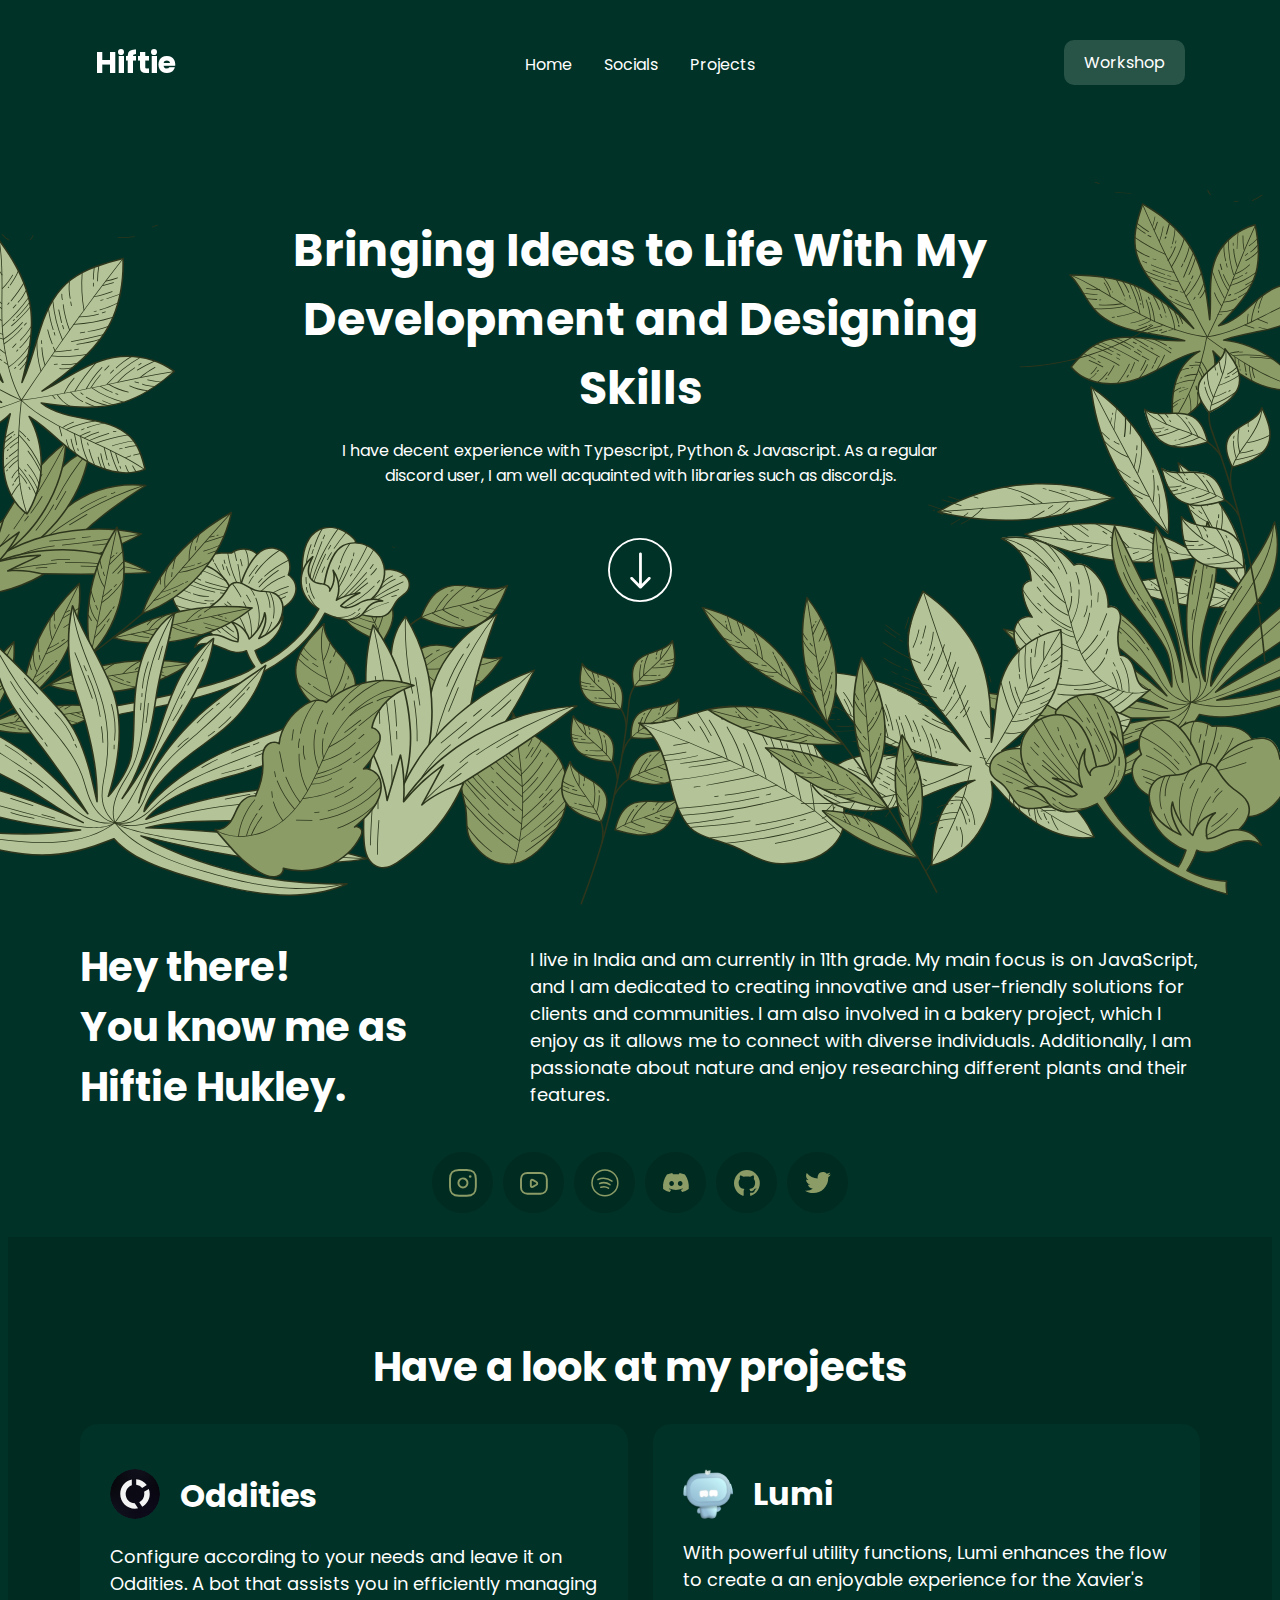
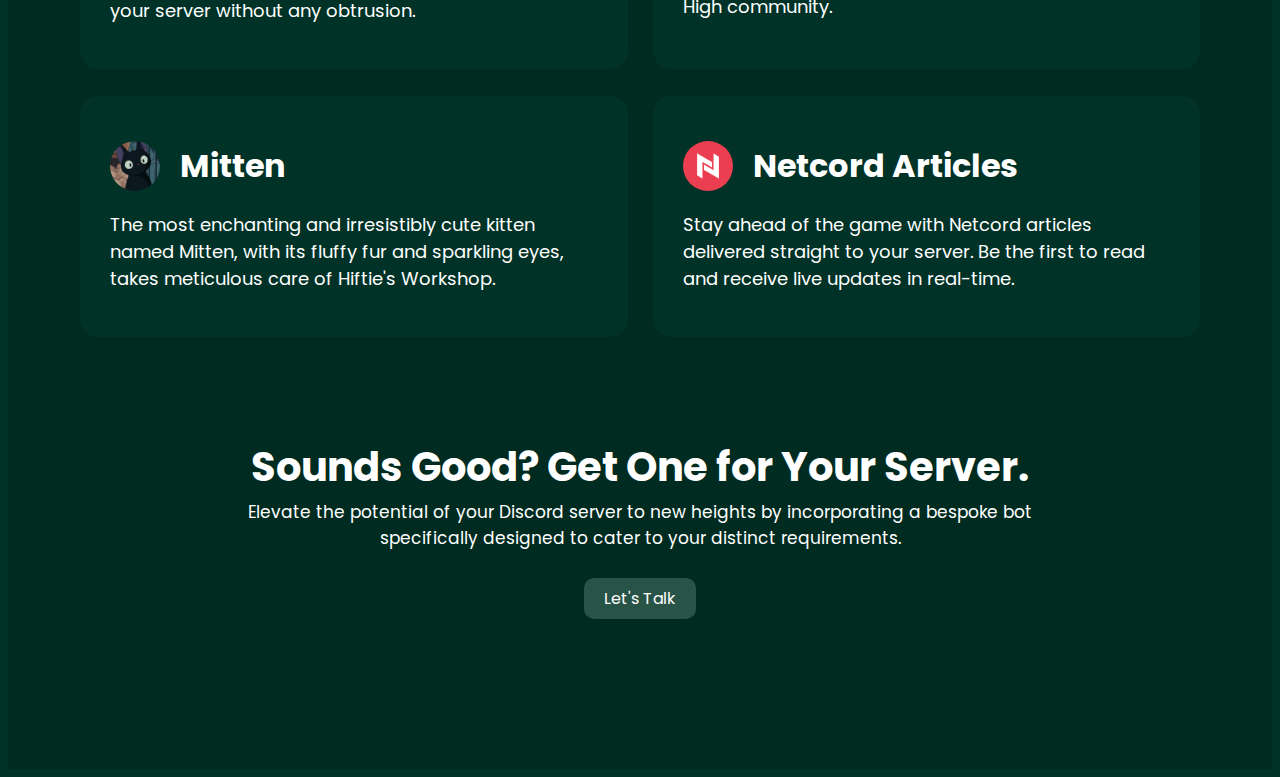
==== index.html @ 4c2627bb "Add files via upload" ====
<!DOCTYPE html>
<html lang="en">

<head>
  <meta charset="UTF-8" />
  <meta http-equiv="X-UA-Compatible" content="IE=edge" />
  <meta name="viewport" content="width=device-width, initial-scale=1.0" />
  <link rel="stylesheet" href="./CSS/main.css" />
  <script src="./Javascript/main.js"></script>

  <title>Hiftie</title>
  <link rel="icon" type="image/x-icon" href="./Images/profilepicture.svg">
</head>

<body>
  <div class="scroll-blur"></div>

  <ul class="navbar">
    <hi href="https://hiftie.us" class="navbar-title">Hiftie</hi>

    <li><a href="#hero-section"
        onclick="event.preventDefault(); document.getElementById('hero-section').scrollIntoView();">Home</a></li>
    <li><a href="#socials" onclick="smoothScroll(event, 'socials')">Socials</a></li>
    <li><a href="#projects" onclick="smoothScroll(event, 'projects')">Projects</a></li>


    <a href="https://discord.gg/hiftie" class="workshop-button">Workshop</a>
  </ul>

  <div class="hero-section">
    <h1 class="hero-title">
      Bringing Ideas to Life With My Development and Designing Skills
    </h1>
    <p class="hero-subtitle">
      I have decent experience with Typescript, Python & Javascript. As a
      regular discord user, I am well acquainted with libraries such as
      discord.js.
    </p>

    <a href="#socials" onclick="smoothScroll(event, 'socials')">
      <img class="hero-scroll" src="./Images/Scroll.svg" alt="Scroll Down">
    </a>

  </div>
  <img class="hero-image" src="./Images/leaves.svg" draggable="false" />

  <div class="bottom-hero" id="socials">
    <h1 class="bottom-hero-title" draggable="false">
      Hey there!<br />You know me as Hiftie Hukley.
    </h1>
    <p class="bottom-hero-subtitle" draggable="false">
      I live in India and am currently in 11th grade. My main focus is on
      JavaScript, and I am dedicated to creating innovative and user-friendly
      solutions for clients and communities. I am also involved in a bakery
      project, which I enjoy as it allows me to connect with diverse
      individuals. Additionally, I am passionate about nature and enjoy
      researching different plants and their features.
    </p>
  </div>

  <ui class="socials" id="socialsa">
    <li><a href="https://www.instagram.com/hiftiehukley" target="_blank"><img src="./Images/Instagram.svg"
          draggable="false" /></a></li>
    <li><a href="https://www.youtube.com/@hiftiehukley" target="_blank"><img src="./Images/Youtube.svg"
          draggable="false" /></a></li>
    <li><a href="https://www.spotify.com/your_account" target="_blank"><img src="./Images/spotify.svg"
          draggable="false" /></a></li>
    <li><a href="https://www.discord.gg/hiftie" target="_blank"><img src="./Images/discord.svg" draggable="false" /></a>
    </li>
    <li><a href="https://www.github.com/hiftiehukley" target="_blank"><img src="./Images/github.svg"
          draggable="false" /></a></li>
    <li><a href="https://www.twitter.com/hiftiehukley" target="_blank"><img src="./Images/twitter.svg"
          draggable="false" /></a></li>
  </ui>

  <div class="projects" id="projects">
    <div class="container">
      <h1 class="projects-title">Have a look at my projects</h1>
      <div class="projects-content">
        <div class="depbot">
          <div class="project-header">
            <div><img class="depbot-avatar" src="./Images/oddities.svg" /></div>
            <h1 class="depbot-heading">Oddities</h1>
          </div>
          <p class="depbot-about">
            Configure according to your needs and leave it on Oddities. A bot that assists you in efficiently managing your server without any obtrusion.
          </p>
        </div>

        <div class="lumi">
          <div class="project-header">
            <img class="lumi-avatar" src="./Images/Lumi.svg" />
            <h1 class="lumi-heading">Lumi</h1>
          </div>
          <p class="lumi-about">
            With powerful utility functions, Lumi enhances the flow to create
            a an enjoyable experience for the Xavier's High community.
          </p>
        </div>

        <div class="mitten">
          <div class="project-header">
            <img class="mitten-avatar" src="./Images/mitten.svg" />
            <h1 class="mitten-heading">Mitten</h1>
          </div>
          <p class="mitten-about">
            The most enchanting and irresistibly cute kitten named Mitten, with its fluffy fur and sparkling eyes, takes
            meticulous care of Hiftie's Workshop.
          </p>
        </div>

        <div class="netcord-articles">
          <div class="project-header">
            <img class="netcord-articles-avatar" src="./Images/netcord-articles.svg" />
            <h1 class="netcord-articles-heading">Netcord Articles</h1>
          </div>
          <p class="netcord-articles-about">
            Stay ahead of the game with Netcord articles delivered straight to your server. Be the first to read and
            receive live updates in real-time.
          </p>
        </div>
      </div>

      <div class="bottom-section">
        <h1 class="bottom-heading">Sounds Good? Get One for Your Server.</h1>
        <p class="bottom-paragraph">
          
Elevate the potential of your Discord server to new heights by incorporating a bespoke bot<br>specifically designed to cater to your distinct requirements.
        </p>
        <a href="https://discord.com/users/886511660611805205" class="contact-button">Let's Talk</a>
      </div>
    </div>
  </div>
</body>

</html>
---- CSS/main.css ----
@import url("https://fonts.googleapis.com/css2?family=Poppins&display=swap");
* {
  box-sizing: border-box;
}
body {
  background-color: #003227;
  overflow-x: hidden;
}

html {
  scroll-behavior: smooth;
}

.scroll-blur {
  overflow: hidden;
  /* Hide the content outside the container */
}

.scroll-blur:before {
  content: "";
  position: fixed;
  top: 0;
  left: 0;
  width: 100%;
  height: 100vh;
  pointer-events: none;
  /* Allow scroll through */
  background-image: inherit;
  background-position: center;
  background-repeat: no-repeat;
  background-size: cover;
  filter: blur(0);
  /* Initial blur value */
  transition: filter 0.5s;
  /* Transition duration */
}

::selection {
  background-color: #285347;
  color: #fff;
}

/* Scroll Bar */

::-webkit-scrollbar-track {
  background-color: #002b20;
  border-radius: 5px;
}

::-webkit-scrollbar-thumb {
  background-color: #285347;
  border-radius: 5px;
}

::-webkit-scrollbar {
  width: 6px;
  height: 6px;
}

::-webkit-scrollbar-corner {
  background-color: transparent;
}

::-webkit-scrollbar-button {
  display: none;
}

/* Navbar */

.navbar-title {
  color: white;
  text-align: left;
  text-decoration: none;
  font-family: "Poppins", sans-serif;
  position: absolute;
  padding: 10px 20px;
  font-weight: bold;
  font-size: 30px;
  top: 30px;
  left: 75px;
}

ul.navbar {
  display: flex;
  justify-content: center;
  list-style-type: none;
  margin: 0;
  padding: 0;
  overflow: hidden;
  background-color: #003227;
  margin-top: 30px;
}

ul.navbar li a {
  display: block;
  color: white;
  text-align: center;
  padding: 14px 16px;
  text-decoration: none;
  font-family: "Poppins", sans-serif;
  transition: opacity 0.3s ease;
}

ul.navbar li a:hover {
  opacity: 80%;
}

.workshop-button {
  background-color: #285347;
  color: white;
  padding: 10px 20px;
  margin: 10px 20px;
  border-radius: 10px;
  position: absolute;
  top: 30px;
  right: 75px;
  text-decoration: none;
  transition: background-color 0.3s;
  font-family: "Poppins", sans-serif;
  transition: opacity 0.3s ease;
}

.workshop-button:hover {
  opacity: 80%;
}

/* Hero Section */
.hero-title {
  color: white;
  text-align: center;
  text-decoration: none;
  font-family: "Poppins", sans-serif;
  font-weight: bold;
  font-size: 46px;
  margin: 0 auto;
  margin-top: 125px;
  max-width: 50rem;
}

.hero-subtitle {
  color: white;
  text-align: center;
  text-decoration: none;
  font-family: "Poppins", sans-serif;
  margin: 0 auto;
  margin-top: 15px;
  max-width: 40rem;
}

.hero-scroll {
  display: block;
  margin-left: auto;
  margin-right: auto;
  margin-top: 50px;
  transition: transform 0.5s ease;
}

.hero-scroll:hover {
  transform: rotate(360deg);
}


.hero-image {
  display: flex;
  justify-content: center;
  align-items: center;
  width: 100%;
  max-width: 91.72rem;
  max-height: 45.01rem;
  height: 100%;
  margin: 0 auto;
  margin-top: -22.5rem;
  user-select: none;
  position: relative;
  z-index: -10;
  transform: scale(1.2);
}

/* Bottom Hero Section */
.bottom-hero {
  display: flex;
  gap: 50px;
  justify-content: center;
  align-items: center;
  width: 70rem;
  margin: 0 auto;
  margin-top: 65px;
}

.bottom-hero-title {
  /* color: white;
  font-family: 'Poppins', sans-serif;
  font-weight: bold;
  font-size: 40px;
  margin-top: 85px;
  display: flex;
  justify-content: center;
  align-items: center;
  margin-left: -800px; */
  color: white;
  font-family: "Poppins", sans-serif;
  font-weight: bold;
  font-size: 40px;
  flex: 0 0 400px;
}

.bottom-hero-subtitle {
  /* color: white;
  font-family: 'Poppins', sans-serif;
  font-weight: regular;
  font-size: 20px;
  margin-top: -190px;
  display: flex;
  justify-content: center;
  align-items: center;
  margin-left: 500px; */
  color: white;
  font-family: "Poppins", sans-serif;
  font-size: 18px;
  flex: 1 0 0;
}

/* Socials */

.socials {
  display: flex;
  justify-content: center;
  align-items: center;
  list-style: none;
}

.socials li {
  margin: 0 5px;
  margin-top: 8px;
  transition: opacity 0.3s ease;
}

.socials li:hover {
  opacity: 80%;
}

/* Projects */

.container {
  background-color: #002b20;
  width: 100%;
  text-align: center;
}

.projects {
  display: flex;
  justify-content: center;
  margin-top: 20px;
}

.container {
  text-align: center;
}

.projects-title {
  color: white;
  font-family: "Poppins", sans-serif;
  font-size: 40px;
  margin-top: 100px;
}

.projects-content {
  display: grid;
  grid-template-columns: repeat(2, 1fr);
  gap: 25px;
  justify-items: center;
  width: 70rem;
  margin: 0 auto;
}

.depbot,
.lumi {
  min-width: 260px;
  padding: 45px 30px;
  width: 100%;
  background-color: #003227;
  border-radius: 18px;
}
.project-header {
  display: flex;
  align-items: center;
  gap: 20px;
}
.depbot-avatar {
  width: 50px;
}

.depbot-heading {
  text-align: left;
  margin: 0;
  color: white;
  font-family: "Poppins", sans-serif;
}

.depbot-about {
  margin: 0;
  margin-top: 20px;
  color: white;
  font-family: "Poppins", sans-serif;
  font-size: 18px;
  text-align: left;
}

.lumi-avatar {
  width: 50px;
}

.lumi-heading {
  text-align: left;
  margin: 0;
  color: white;
  font-family: "Poppins", sans-serif;
}

.lumi-about {
  margin: 0;
  margin-top: 20px;
  color: white;
  font-family: "Poppins", sans-serif;
  font-size: 18px;
  text-align: left;
}

.mitten,
.netcord-articles {
  min-width: 260px;
  padding: 45px 30px;
  width: 100%;
  background-color: #003227;
  border-radius: 18px;
  margin-top: 2px;
}

.netcord-articles-avatar {
  width: 50px;
}

.netcord-articles-heading {
  text-align: left;
  margin: 0;
  color: white;
  font-family: "Poppins", sans-serif;
}

.netcord-articles-about {
  margin: 0;
  margin-top: 20px;
  color: white;
  font-family: "Poppins", sans-serif;
  font-size: 18px;
  text-align: left;
}

.mitten-avatar {
  width: 50px;
}

.mitten-heading {
  text-align: left;
  margin: 0;
  color: white;
  font-family: "Poppins", sans-serif;
}

.mitten-about {
  margin: 0;
  margin-top: 20px;
  color: white;
  font-family: "Poppins", sans-serif;
  font-size: 18px;
  text-align: left;
}

.bottom-heading {
  color: white;
  font-family: "Poppins", sans-serif;
  font-size: 40px;
  margin-top: 100px;
}

.bottom-paragraph {
  color: white;
  font-family: "Poppins", sans-serif;
  font-size: 17px;
  margin-top: -25px;
}

.contact-button {
  background-color: #285347;
  color: white;
  padding: 8px 20px;
  border-radius: 10px;
  display: inline-block;
  margin-top: 10px;
  text-decoration: none;
  transition: background-color 0.3s;
  font-family: "Poppins", sans-serif;
  margin-bottom: 150px;
  transition: opacity 0.3s ease;
}

.contact-button:hover {
  opacity: 80%;
}

@media screen and (max-width: 1210px) {
  .bottom-hero {
    width: 60rem;
    gap: 20px;
  }
  .bottom-hero-subtitle {
    font-size: 17px;
  }
  .projects-content {
    width: 60rem;
  }
}
@media screen and (max-width: 1024px) {
  .bottom-hero {
    width: 100%;
    padding: 0 50px;
    gap: 0px;
  }
  .bottom-hero-title {
    font-size: 30px;
    flex: 0 0 300px;
  }
  .bottom-hero-subtitle {
    font-size: 15px;
  }
  .projects-content {
    width: 100%;
    padding: 0 50px;
  }
}
@media screen and (max-width: 852px) {
  .bottom-hero {
    flex-direction: column;
  }
  .hero-image {
    display: block;
    margin-top: -12rem;
  }
  .bottom-hero-title {
    width: 100%;
    flex: 0 0 auto;
  }
  .bottom-hero-subtitle {
    margin-top: 0;
  }
  .projects-content {
    padding: 0 15px;
  }
  /* .bottom-section {
    padding: 0 10px;
  } */
  .bottom-paragraph {
    padding: 0 60px;
    margin-top: -20px;
  }
}
@media screen and (max-width: 686px) {

  .navbar-title,
  .workshop-button {
    display: none;
  }
  
  .projects-content {
    grid-template-columns: 1fr;
  }
  .hero-section {
    padding: 0 10px;
  }
  .hero-title {
    margin-top: 60px;
    font-size: 35px;
  }
  .hero-image {
    margin-top: -6.5rem;
  }
  .bottom-hero,
  .projects-content,
  .bottom-section {
    padding: 0 10px;
  }
  .bottom-hero-title {
    padding: 0 15px;
    text-align: center;
  }
  .bottom-hero-subtitle {
    font-size: 12px;
    letter-spacing: 0.5px;
    text-align: center;
  }
  .socials li {
    flex: 1 1 0;
  }
  .socials li img {
    width: 100%;
  }
  .projects-title,
  .bottom-heading {
    font-size: 30px;
  }
  .projects-content {
    padding: 0 10px;
  }
  .depbot,
  .lumi,
  .mitten,
  .netcord-articles {
    padding: 30px 25px;
  }
  .project-header {
    gap: 12px;
  }
  .depbot-avatar,
  .lumi-avatar,
  .mitten-avatar,
  .netcord-articles-avatar {
    width: 40px;
  }
  .depbot-heading,
  .lumi-heading,
  .netcord-articles-heading,
  .mitten-heading {
    font-size: 26px;
  }
  .depbot-about,
  .lumi-about,
  .netcord-articles-about,
  .mitten-about {
    margin-top: 15px;
    font-size: 15px;
  }
  .bottom-paragraph {
    margin: 10px 0;
  }
}
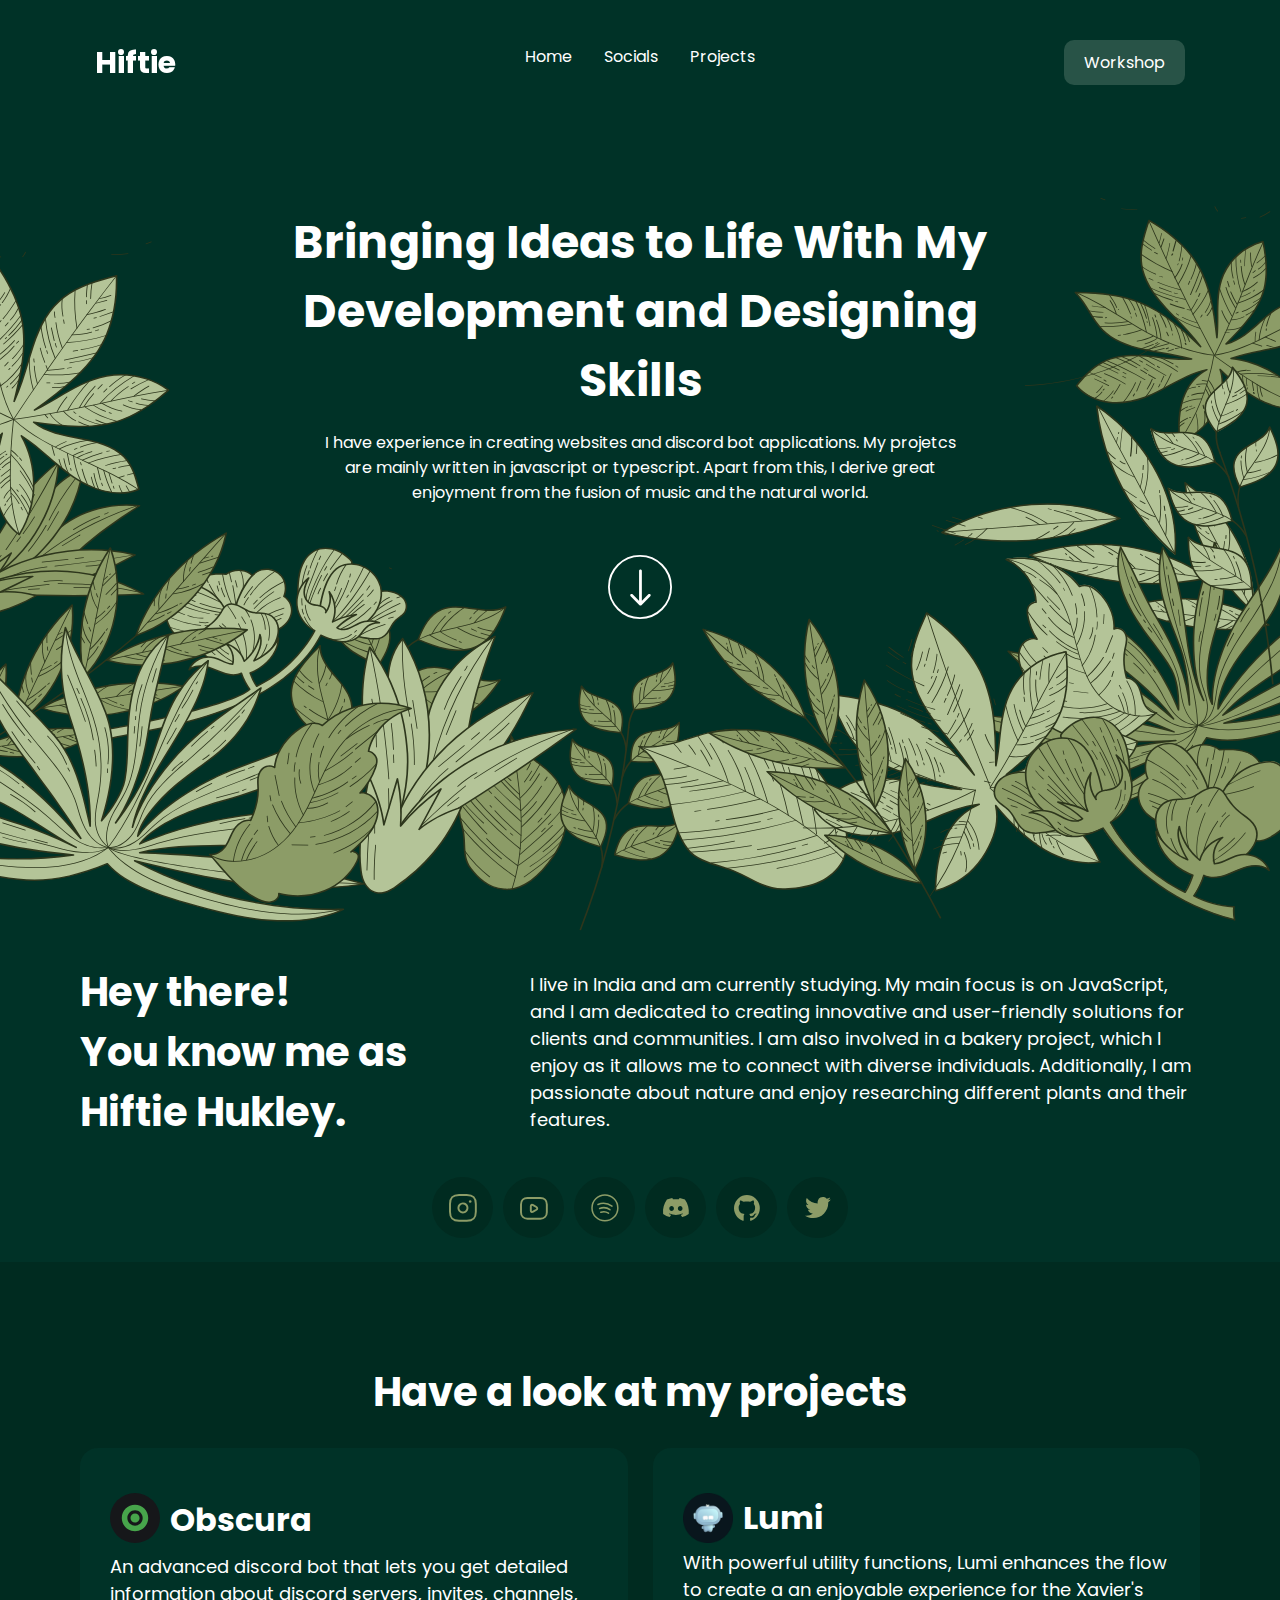
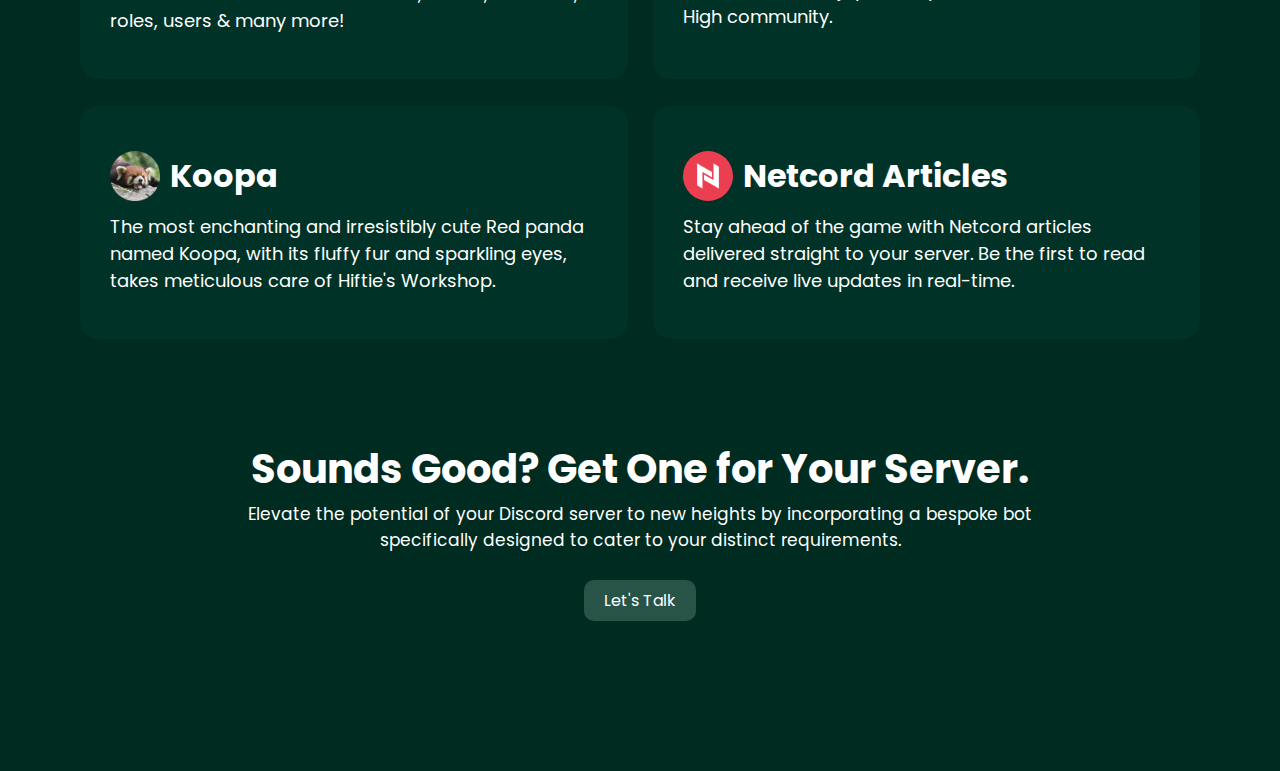
==== commit da0331bc: "Add files via upload" ====
--- a/index.html
+++ b/index.html
@@ -1,5 +1,12 @@
 <!DOCTYPE html>
 <html lang="en">
+
+<meta name="theme-color" content="#285347" />
+<meta data-react-helment="true" name="og:keywords" content="Hiftie, hiftie, hiftiehukley, HiftieHukley, Hiftie Hukley, developer, web developer, discord">
+<meta name="viewport" content="width=device-width, initial-scale=1.0">
+<meta data-react-helment="true" property="og:title" content="Heya, I'm Hiftie Hukley" />
+<meta data-react-helment="true" property="og:description" content="I live in India and am currently studying. My main focus is on JavaScript & Typescript, and I am dedicated to creating innovative and user-friendly solutions for clients and communities."
+/>
 
 <head>
   <meta charset="UTF-8" />
@@ -32,9 +39,7 @@
       Bringing Ideas to Life With My Development and Designing Skills
     </h1>
     <p class="hero-subtitle">
-      I have decent experience with Typescript, Python & Javascript. As a
-      regular discord user, I am well acquainted with libraries such as
-      discord.js.
+      I have experience in creating websites and discord bot applications. My projetcs are mainly written in javascript or typescript. Apart from this, I derive great enjoyment from the fusion of music and the natural world.
     </p>
 
     <a href="#socials" onclick="smoothScroll(event, 'socials')">
@@ -49,10 +54,10 @@
       Hey there!<br />You know me as Hiftie Hukley.
     </h1>
     <p class="bottom-hero-subtitle" draggable="false">
-      I live in India and am currently in 11th grade. My main focus is on
+      I live in India and am currently studying. My main focus is on
       JavaScript, and I am dedicated to creating innovative and user-friendly
       solutions for clients and communities. I am also involved in a bakery
-      project, which I enjoy as it allows me to connect with diverse
+      project, which I enjoy as it allows me to connect with diverse  
       individuals. Additionally, I am passionate about nature and enjoy
       researching different plants and their features.
     </p>
@@ -69,27 +74,26 @@
     </li>
     <li><a href="https://www.github.com/hiftiehukley" target="_blank"><img src="./Images/github.svg"
           draggable="false" /></a></li>
-    <li><a href="https://www.twitter.com/hiftiehukley" target="_blank"><img src="./Images/twitter.svg"
-          draggable="false" /></a></li>
+    <li><a href="https://www.twitter.com/hiftiehukley" target="_blank"><img src="./Images/twitter.svg" draggable="false" /></a></li>
   </ui>
 
   <div class="projects" id="projects">
     <div class="container">
       <h1 class="projects-title">Have a look at my projects</h1>
       <div class="projects-content">
-        <div class="depbot">
+        <div class="obscura">
           <div class="project-header">
-            <div><img class="depbot-avatar" src="./Images/oddities.svg" /></div>
-            <h1 class="depbot-heading">Oddities</h1>
+            <div><img class="obscura-avatar" src="./Images/obscura.svg" /></div>
+            <h1 class="obscura-heading">Obscura</h1>
           </div>
-          <p class="depbot-about">
-            Configure according to your needs and leave it on Oddities. A bot that assists you in efficiently managing your server without any obtrusion.
+          <p class="obscura-about">
+            An advanced discord bot that lets you get detailed information about discord servers, invites, channels, roles, users & many more!
           </p>
         </div>
 
         <div class="lumi">
           <div class="project-header">
-            <img class="lumi-avatar" src="./Images/Lumi.svg" />
+            <img class="lumi-avatar" src="./Images/Lumi.png" />
             <h1 class="lumi-heading">Lumi</h1>
           </div>
           <p class="lumi-about">
@@ -100,11 +104,11 @@
 
         <div class="mitten">
           <div class="project-header">
-            <img class="mitten-avatar" src="./Images/mitten.svg" />
-            <h1 class="mitten-heading">Mitten</h1>
+            <img class="mitten-avatar" src="./Images/koopa.png" />
+            <h1 class="mitten-heading">Koopa</h1>
           </div>
           <p class="mitten-about">
-            The most enchanting and irresistibly cute kitten named Mitten, with its fluffy fur and sparkling eyes, takes
+            The most enchanting and irresistibly cute Red panda named Koopa, with its fluffy fur and sparkling eyes, takes
             meticulous care of Hiftie's Workshop.
           </p>
         </div>
--- a/CSS/main.css
+++ b/CSS/main.css
@@ -5,10 +5,14 @@
 body {
   background-color: #003227;
   overflow-x: hidden;
+  margin: 0;
+  padding: 0;
 }
 
 html {
   scroll-behavior: smooth;
+  margin: 0;
+  padding: 0;
 }
 
 .scroll-blur {
@@ -135,6 +139,7 @@
   margin: 0 auto;
   margin-top: 125px;
   max-width: 50rem;
+  user-select: none;
 }
 
 .hero-subtitle {
@@ -145,6 +150,7 @@
   margin: 0 auto;
   margin-top: 15px;
   max-width: 40rem;
+  user-select: none;
 }
 
 .hero-scroll {
@@ -153,6 +159,7 @@
   margin-right: auto;
   margin-top: 50px;
   transition: transform 0.5s ease;
+  user-select: none;
 }
 
 .hero-scroll:hover {
@@ -185,6 +192,7 @@
   width: 70rem;
   margin: 0 auto;
   margin-top: 65px;
+  user-select: none;
 }
 
 .bottom-hero-title {
@@ -202,6 +210,7 @@
   font-weight: bold;
   font-size: 40px;
   flex: 0 0 400px;
+  user-select: none;
 }
 
 .bottom-hero-subtitle {
@@ -218,6 +227,7 @@
   font-family: "Poppins", sans-serif;
   font-size: 18px;
   flex: 1 0 0;
+  user-select: none;
 }
 
 /* Socials */
@@ -227,6 +237,7 @@
   justify-content: center;
   align-items: center;
   list-style: none;
+  user-select: none;
 }
 
 .socials li {
@@ -262,9 +273,11 @@
   font-family: "Poppins", sans-serif;
   font-size: 40px;
   margin-top: 100px;
+  user-select: none;
 }
 
 .projects-content {
+  user-select: none;
   display: grid;
   grid-template-columns: repeat(2, 1fr);
   gap: 25px;
@@ -273,33 +286,53 @@
   margin: 0 auto;
 }
 
-.depbot,
+.obscura {
+  min-width: 260px;
+  padding: 45px 30px;
+  width: 100%;
+  background-color: #003227;
+  border-radius: 18px;
+  transition: background-color 0.2s ease;
+}
+
+.obscura:hover {
+  background-color: #04352A;
+  user-select: none;
+}
+
 .lumi {
   min-width: 260px;
   padding: 45px 30px;
   width: 100%;
   background-color: #003227;
   border-radius: 18px;
-}
+  transition: background-color 0.2s ease;
+}
+
+.lumi:hover {
+  background-color: #04352A;
+  user-select: none;
+}
+
 .project-header {
   display: flex;
   align-items: center;
   gap: 20px;
 }
-.depbot-avatar {
+.obscura-avatar {
   width: 50px;
 }
-
-.depbot-heading {
-  text-align: left;
-  margin: 0;
-  color: white;
-  font-family: "Poppins", sans-serif;
-}
-
-.depbot-about {
-  margin: 0;
-  margin-top: 20px;
+.obscura-heading {
+  text-align: left;
+  margin: 0;
+  color: white;
+  font-family: "Poppins", sans-serif;
+  margin-left: -10px;
+}
+
+.obscura-about {
+  margin: 0;
+  margin-top: 6px;
   color: white;
   font-family: "Poppins", sans-serif;
   font-size: 18px;
@@ -315,11 +348,12 @@
   margin: 0;
   color: white;
   font-family: "Poppins", sans-serif;
+  margin-left: -10px;
 }
 
 .lumi-about {
   margin: 0;
-  margin-top: 20px;
+  margin-top: 6px;
   color: white;
   font-family: "Poppins", sans-serif;
   font-size: 18px;
@@ -334,6 +368,17 @@
   background-color: #003227;
   border-radius: 18px;
   margin-top: 2px;
+  transition: background-color 0.2s ease;
+}
+
+.mitten:hover {
+  background-color: #04352A;
+  user-select: none;
+}
+
+.netcord-articles:hover {
+  background-color: #04352A;
+  user-select: none;
 }
 
 .netcord-articles-avatar {
@@ -345,11 +390,12 @@
   margin: 0;
   color: white;
   font-family: "Poppins", sans-serif;
+  margin-left: -10px
 }
 
 .netcord-articles-about {
   margin: 0;
-  margin-top: 20px;
+  margin-top: 12px;
   color: white;
   font-family: "Poppins", sans-serif;
   font-size: 18px;
@@ -365,11 +411,12 @@
   margin: 0;
   color: white;
   font-family: "Poppins", sans-serif;
+  margin-left: -10px;
 }
 
 .mitten-about {
   margin: 0;
-  margin-top: 20px;
+  margin-top: 12px;
   color: white;
   font-family: "Poppins", sans-serif;
   font-size: 18px;
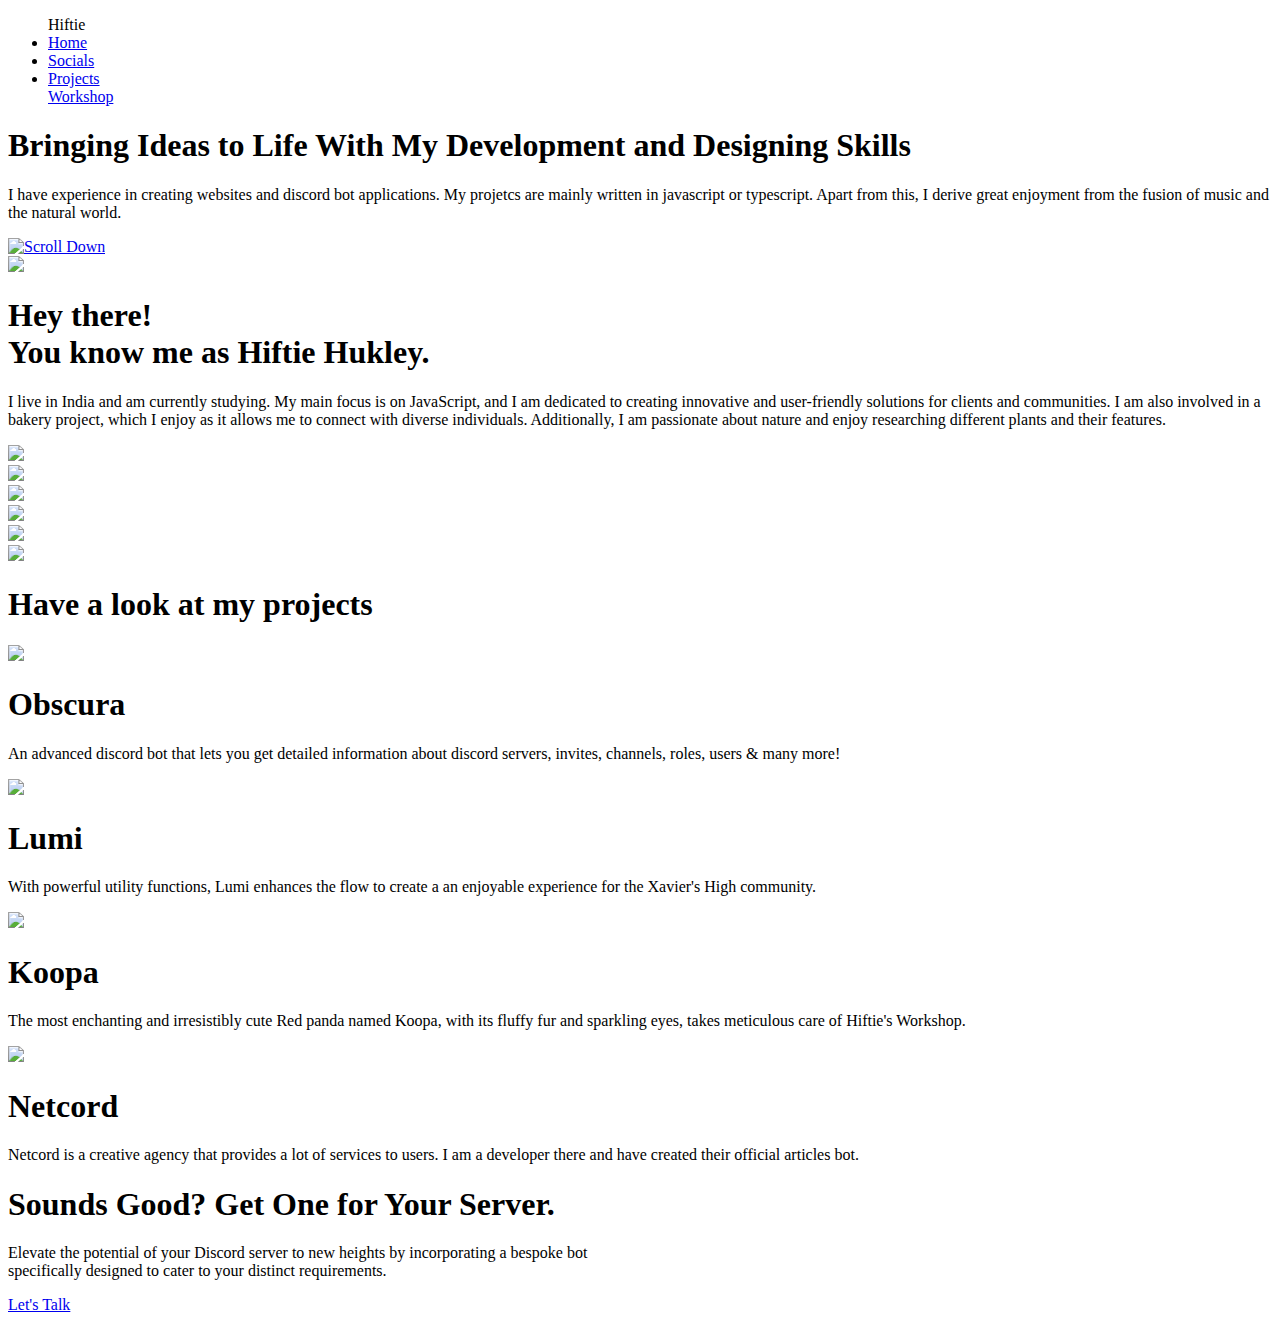
==== commit 15e93cc9: "Update index.html" ====
--- a/index.html
+++ b/index.html
@@ -12,8 +12,8 @@
   <meta charset="UTF-8" />
   <meta http-equiv="X-UA-Compatible" content="IE=edge" />
   <meta name="viewport" content="width=device-width, initial-scale=1.0" />
-  <link rel="stylesheet" href="./CSS/main.css" />
-  <script src="./Javascript/main.js"></script>
+  <link rel="stylesheet" href="./Styling/main.css" />
+  <script src="./Scripts/main.js"></script>
 
   <title>Hiftie</title>
   <link rel="icon" type="image/x-icon" href="./Images/profilepicture.svg">
@@ -43,7 +43,7 @@
     </p>
 
     <a href="#socials" onclick="smoothScroll(event, 'socials')">
-      <img class="hero-scroll" src="./Images/Scroll.svg" alt="Scroll Down">
+      <img class="hero-scroll" src="./Images/Scroll.svg" draggable="false" alt="Scroll Down">
     </a>
 
   </div>
@@ -83,7 +83,7 @@
       <div class="projects-content">
         <div class="obscura">
           <div class="project-header">
-            <div><img class="obscura-avatar" src="./Images/obscura.svg" /></div>
+            <div><img class="obscura-avatar" src="./Images/obscura.svg" draggable="false" /></div>
             <h1 class="obscura-heading">Obscura</h1>
           </div>
           <p class="obscura-about">
@@ -93,7 +93,7 @@
 
         <div class="lumi">
           <div class="project-header">
-            <img class="lumi-avatar" src="./Images/Lumi.png" />
+            <img class="lumi-avatar" src="./Images/Lumi.png" draggable="false" />
             <h1 class="lumi-heading">Lumi</h1>
           </div>
           <p class="lumi-about">
@@ -104,7 +104,7 @@
 
         <div class="mitten">
           <div class="project-header">
-            <img class="mitten-avatar" src="./Images/koopa.png" />
+            <img class="mitten-avatar" src="./Images/koopa.png" draggable="false" />
             <h1 class="mitten-heading">Koopa</h1>
           </div>
           <p class="mitten-about">
@@ -115,12 +115,11 @@
 
         <div class="netcord-articles">
           <div class="project-header">
-            <img class="netcord-articles-avatar" src="./Images/netcord-articles.svg" />
-            <h1 class="netcord-articles-heading">Netcord Articles</h1>
+            <img class="netcord-articles-avatar" src="./Images/netcord-articles.svg" draggable="false" />
+            <h1 class="netcord-articles-heading">Netcord</h1>
           </div>
           <p class="netcord-articles-about">
-            Stay ahead of the game with Netcord articles delivered straight to your server. Be the first to read and
-            receive live updates in real-time.
+            Netcord is a creative agency that provides a lot of services to users. I am a developer there and have created their official articles bot.
           </p>
         </div>
       </div>
@@ -131,10 +130,10 @@
           
 Elevate the potential of your Discord server to new heights by incorporating a bespoke bot<br>specifically designed to cater to your distinct requirements.
         </p>
-        <a href="https://discord.com/users/886511660611805205" class="contact-button">Let's Talk</a>
+        <a class="contact-button" href="#">Let's Talk</a>
       </div>
     </div>
   </div>
 </body>
 
-</html>+</html>
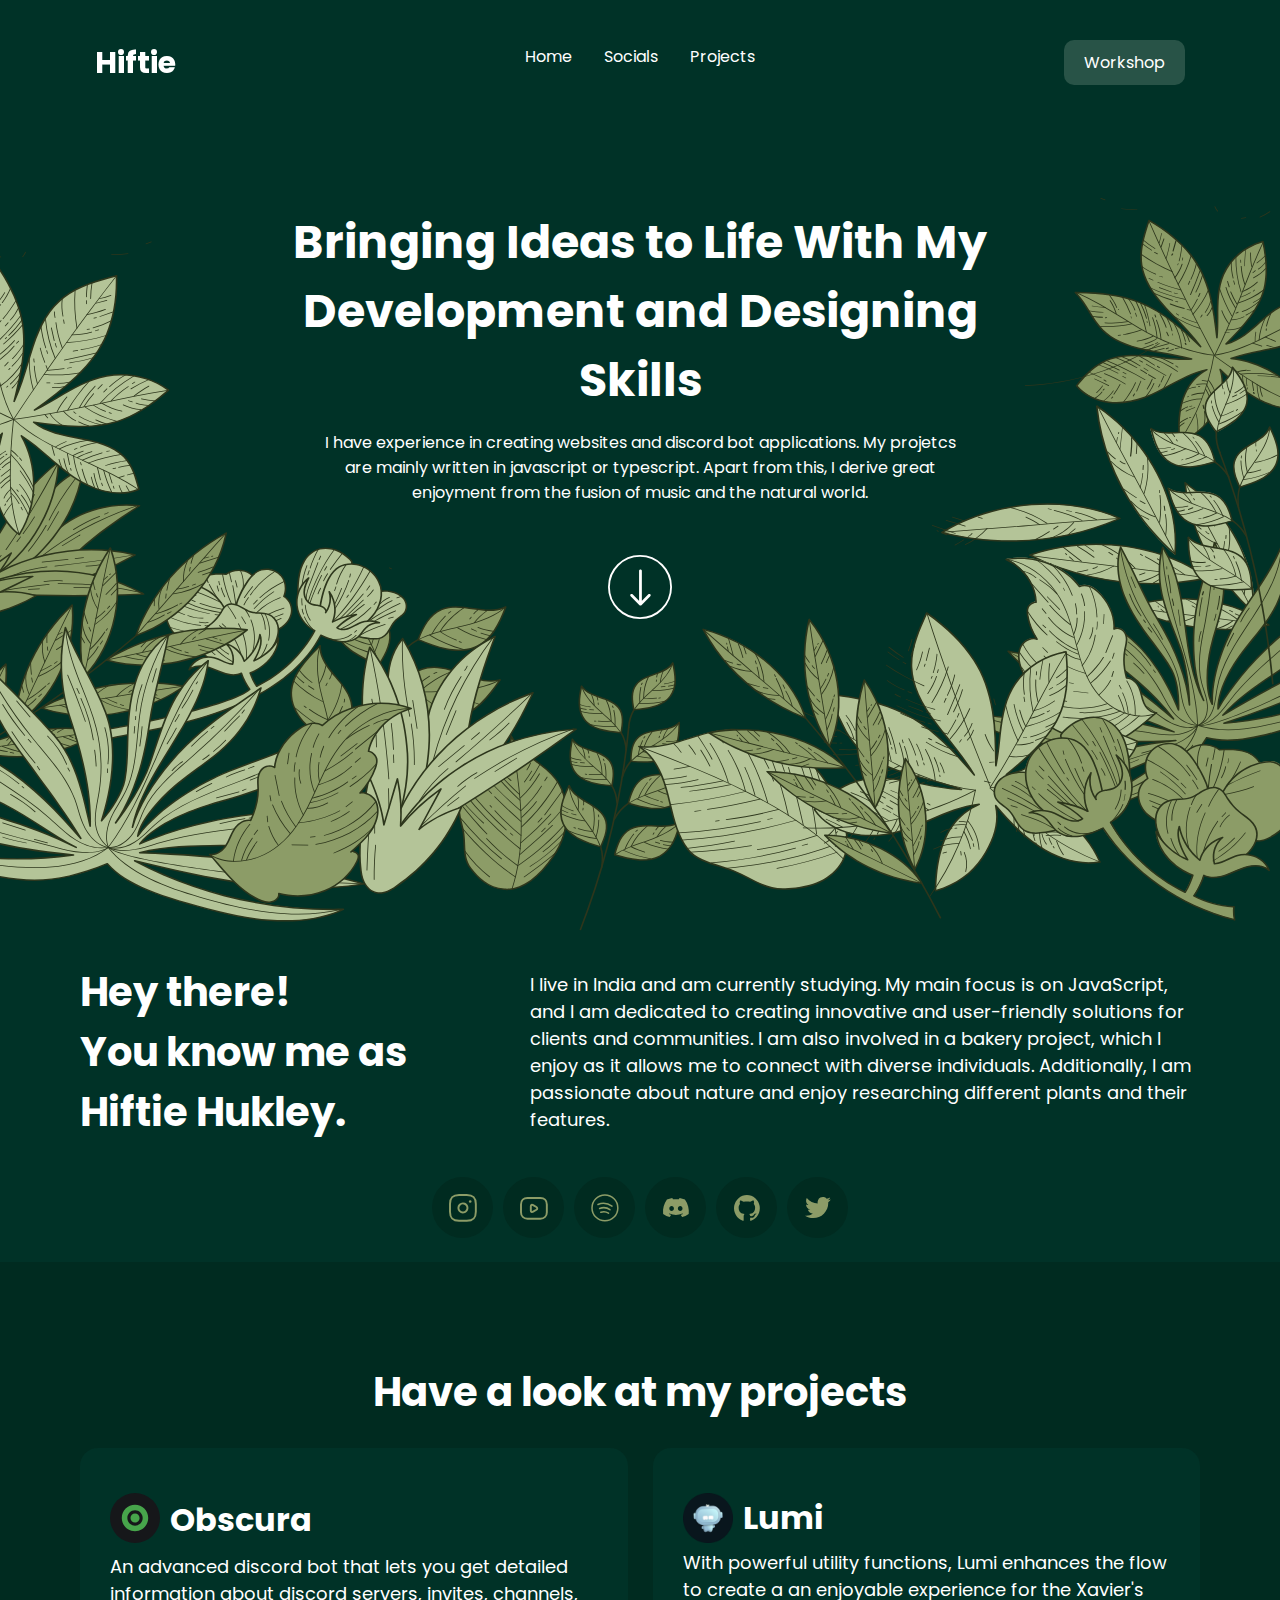
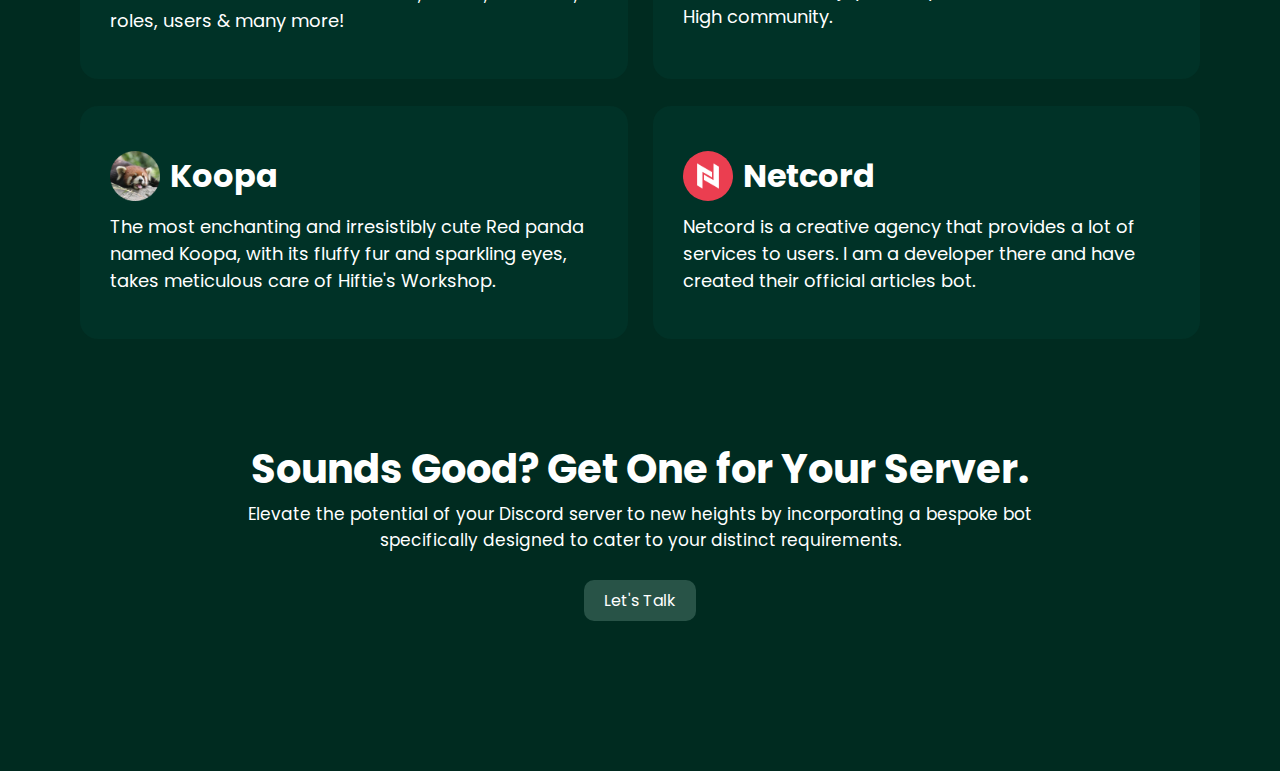
==== commit 09bdacaf: "Add files via upload" ====
--- a/index.html
+++ b/index.html
@@ -136,4 +136,4 @@
   </div>
 </body>
 
-</html>
+</html>--- a/Styling/main.css
+++ b/Styling/main.css
@@ -0,0 +1,604 @@
+@import url("https://fonts.googleapis.com/css2?family=Poppins&display=swap");
+* {
+  box-sizing: border-box;
+}
+body {
+  background-color: #003227;
+  overflow-x: hidden;
+  margin: 0;
+  padding: 0;
+  user-select: none;
+}
+
+html {
+  scroll-behavior: smooth;
+  margin: 0;
+  padding: 0;
+}
+
+.scroll-blur {
+  overflow: hidden;
+  /* Hide the content outside the container */
+}
+
+.scroll-blur:before {
+  content: "";
+  position: fixed;
+  top: 0;
+  left: 0;
+  width: 100%;
+  height: 100vh;
+  pointer-events: none;
+  /* Allow scroll through */
+  background-image: inherit;
+  background-position: center;
+  background-repeat: no-repeat;
+  background-size: cover;
+  filter: blur(0);
+  /* Initial blur value */
+  transition: filter 0.5s;
+  /* Transition duration */
+}
+
+::selection {
+  background-color: #285347;
+  color: #fff;
+}
+
+/* Scroll Bar */
+
+::-webkit-scrollbar-track {
+  background-color: #002b20;
+  border-radius: 5px;
+}
+
+::-webkit-scrollbar-thumb {
+  background-color: #285347;
+  border-radius: 5px;
+}
+
+::-webkit-scrollbar {
+  width: 6px;
+  height: 6px;
+}
+
+::-webkit-scrollbar-corner {
+  background-color: transparent;
+}
+
+::-webkit-scrollbar-button {
+  display: none;
+}
+
+/* Navbar */
+
+.navbar-title {
+  color: white;
+  text-align: left;
+  text-decoration: none;
+  font-family: "Poppins", sans-serif;
+  position: absolute;
+  padding: 10px 20px;
+  font-weight: bold;
+  font-size: 30px;
+  top: 30px;
+  left: 75px;
+  user-select: none;
+}
+
+ul.navbar {
+  display: flex;
+  justify-content: center;
+  list-style-type: none;
+  margin: 0;
+  padding: 0;
+  overflow: hidden;
+  background-color: #003227;
+  margin-top: 30px;
+}
+
+ul.navbar li a {
+  display: block;
+  color: white;
+  text-align: center;
+  padding: 14px 16px;
+  text-decoration: none;
+  font-family: "Poppins", sans-serif;
+  transition: opacity 0.3s ease;
+}
+
+ul.navbar li a:hover {
+  opacity: 80%;
+}
+
+.workshop-button {
+  background-color: #285347;
+  color: white;
+  padding: 10px 20px;
+  margin: 10px 20px;
+  border-radius: 10px;
+  position: absolute;
+  top: 30px;
+  right: 75px;
+  text-decoration: none;
+  transition: transform 0.3s;
+  font-family: "Poppins", sans-serif;
+  user-select: none;
+}
+
+.workshop-button:hover {
+  transform: scale(1.05);
+}
+
+
+/* Hero Section */
+.hero-title {
+  color: white;
+  text-align: center;
+  text-decoration: none;
+  font-family: "Poppins", sans-serif;
+  font-weight: bold;
+  font-size: 46px;
+  margin: 0 auto;
+  margin-top: 125px;
+  max-width: 50rem;
+  user-select: none;
+}
+
+.hero-subtitle {
+  color: white;
+  text-align: center;
+  text-decoration: none;
+  font-family: "Poppins", sans-serif;
+  margin: 0 auto;
+  margin-top: 15px;
+  max-width: 40rem;
+  user-select: none;
+}
+
+.hero-scroll {
+  display: block;
+  margin-left: auto;
+  margin-right: auto;
+  margin-top: 50px;
+  transition: transform 0.3s ease;
+  user-select: none;
+}
+
+.hero-scroll:hover {
+  transform: scale(1.05);
+}
+
+
+.hero-image {
+  display: flex;
+  justify-content: center;
+  align-items: center;
+  width: 100%;
+  max-width: 91.72rem;
+  max-height: 45.01rem;
+  height: 100%;
+  margin: 0 auto;
+  margin-top: -22.5rem;
+  user-select: none;
+  position: relative;
+  z-index: -10;
+  transform: scale(1.2);
+}
+
+/* Bottom Hero Section */
+.bottom-hero {
+  display: flex;
+  gap: 50px;
+  justify-content: center;
+  align-items: center;
+  width: 70rem;
+  margin: 0 auto;
+  margin-top: 65px;
+  user-select: none;
+}
+
+.bottom-hero-title {
+  /* color: white;
+  font-family: 'Poppins', sans-serif;
+  font-weight: bold;
+  font-size: 40px;
+  margin-top: 85px;
+  display: flex;
+  justify-content: center;
+  align-items: center;
+  margin-left: -800px; */
+  color: white;
+  font-family: "Poppins", sans-serif;
+  font-weight: bold;
+  font-size: 40px;
+  flex: 0 0 400px;
+  user-select: none;
+}
+
+.bottom-hero-subtitle {
+  /* color: white;
+  font-family: 'Poppins', sans-serif;
+  font-weight: regular;
+  font-size: 20px;
+  margin-top: -190px;
+  display: flex;
+  justify-content: center;
+  align-items: center;
+  margin-left: 500px; */
+  color: white;
+  font-family: "Poppins", sans-serif;
+  font-size: 18px;
+  flex: 1 0 0;
+  user-select: none;
+}
+
+/* Socials */
+
+.socials {
+  display: flex;
+  justify-content: center;
+  align-items: center;
+  list-style: none;
+  user-select: none;
+}
+
+.socials li {
+  margin: 0 5px;
+  margin-top: 8px;
+  transition: transform 0.3s ease;
+}
+
+.socials li:hover {
+  transform: scale(1.15);
+}
+
+/* Projects */
+
+.container {
+  background-color: #002b20;
+  width: 100%;
+  text-align: center;
+}
+
+.projects {
+  display: flex;
+  justify-content: center;
+  margin-top: 20px;
+}
+
+.container {
+  text-align: center;
+}
+
+.projects-title {
+  color: white;
+  font-family: "Poppins", sans-serif;
+  font-size: 40px;
+  margin-top: 100px;
+  user-select: none;
+}
+
+.projects-content {
+  user-select: none;
+  display: grid;
+  grid-template-columns: repeat(2, 1fr);
+  gap: 25px;
+  justify-items: center;
+  width: 70rem;
+  margin: 0 auto;
+}
+
+.obscura {
+  min-width: 260px;
+  padding: 45px 30px;
+  width: 100%;
+  background-color: #003227;
+  border-radius: 18px;
+  transition: transform 0.2s ease;
+}
+
+.obscura:hover {
+  transform: scale(1.03);
+  user-select: none;
+}
+
+.lumi {
+  min-width: 260px;
+  padding: 45px 30px;
+  width: 100%;
+  background-color: #003227;
+  border-radius: 18px;
+  transition: transform 0.2s ease;
+}
+
+.lumi:hover {
+  transform: scale(1.03);
+  user-select: none;
+}
+
+.project-header {
+  display: flex;
+  align-items: center;
+  gap: 20px;
+}
+.obscura-avatar {
+  width: 50px;
+}
+.obscura-heading {
+  text-align: left;
+  margin: 0;
+  color: white;
+  font-family: "Poppins", sans-serif;
+  margin-left: -10px;
+}
+
+.obscura-about {
+  margin: 0;
+  margin-top: 6px;
+  color: white;
+  font-family: "Poppins", sans-serif;
+  font-size: 18px;
+  text-align: left;
+}
+
+.lumi-avatar {
+  width: 50px;
+}
+
+.lumi-heading {
+  text-align: left;
+  margin: 0;
+  color: white;
+  font-family: "Poppins", sans-serif;
+  margin-left: -10px;
+}
+
+.lumi-about {
+  margin: 0;
+  margin-top: 6px;
+  color: white;
+  font-family: "Poppins", sans-serif;
+  font-size: 18px;
+  text-align: left;
+}
+
+.mitten,
+.netcord-articles {
+  min-width: 260px;
+  padding: 45px 30px;
+  width: 100%;
+  background-color: #003227;
+  border-radius: 18px;
+  margin-top: 2px;
+  transition: transform 0.2s ease;
+}
+
+.mitten:hover {
+  transform: scale(1.03);
+  user-select: none;
+}
+
+.netcord-articles:hover {
+  transform: scale(1.03);
+  user-select: none;
+}
+
+.netcord-articles-avatar {
+  width: 50px;
+}
+
+.netcord-articles-heading {
+  text-align: left;
+  margin: 0;
+  color: white;
+  font-family: "Poppins", sans-serif;
+  margin-left: -10px
+}
+
+.netcord-articles-about {
+  margin: 0;
+  margin-top: 12px;
+  color: white;
+  font-family: "Poppins", sans-serif;
+  font-size: 18px;
+  text-align: left;
+}
+
+.mitten-avatar {
+  width: 50px;
+}
+
+.mitten-heading {
+  text-align: left;
+  margin: 0;
+  color: white;
+  font-family: "Poppins", sans-serif;
+  margin-left: -10px;
+}
+
+.mitten-about {
+  margin: 0;
+  margin-top: 12px;
+  color: white;
+  font-family: "Poppins", sans-serif;
+  font-size: 18px;
+  text-align: left;
+}
+
+.bottom-heading {
+  color: white;
+  font-family: "Poppins", sans-serif;
+  font-size: 40px;
+  margin-top: 100px;
+  user-select: none;
+}
+
+.bottom-paragraph {
+  color: white;
+  font-family: "Poppins", sans-serif;
+  font-size: 17px;
+  margin-top: -25px;
+  user-select: none;
+}
+
+.contact-button {
+  background-color: #285347;
+  color: white;
+  padding: 8px 20px;
+  border-radius: 10px;
+  display: inline-block;
+  margin-top: 10px;
+  text-decoration: none;
+  transition: background-color 0.3s;
+  font-family: "Poppins", sans-serif;
+  margin-bottom: 150px;
+  transition: transform 0.3s ease;
+  user-select: none;
+}
+
+.contact-button:hover {
+  transform: scale(1.03);
+}
+
+@media screen and (max-width: 1210px) {
+  .bottom-hero {
+    width: 60rem;
+    gap: 20px;
+  }
+  .bottom-hero-subtitle {
+    font-size: 17px;
+  }
+  .projects-content {
+    width: 60rem;
+  }
+}
+@media screen and (max-width: 1024px) {
+  .bottom-hero {
+    width: 100%;
+    padding: 0 50px;
+    gap: 0px;
+  }
+  .bottom-hero-title {
+    font-size: 30px;
+    flex: 0 0 300px;
+  }
+  .bottom-hero-subtitle {
+    font-size: 15px;
+  }
+  .projects-content {
+    width: 100%;
+    padding: 0 50px;
+  }
+}
+@media screen and (max-width: 852px) {
+  .bottom-hero {
+    flex-direction: column;
+  }
+  .hero-image {
+    display: block;
+    margin-top: -12rem;
+  }
+  .hero-subtitle {
+    font-size: 15.5px;
+  }
+  .bottom-hero-title {
+    width: 100%;
+    flex: 0 0 auto;
+  }
+  .bottom-hero-subtitle {
+    margin-top: 0;
+    font-size: 16px;
+  }
+  .projects-content {
+    padding: 0 15px;
+  }
+  /* .bottom-section {
+    padding: 0 10px;
+  } */
+  .bottom-paragraph {
+    padding: 0 60px;
+    margin-top: -20px;
+  }
+}
+@media screen and (max-width: 686px) {
+
+  .navbar-title,
+  .workshop-button {
+    display: none;
+  }
+  
+  .projects-content {
+    grid-template-columns: 1fr;
+  }
+  .hero-section {
+    padding: 0 10px;
+  }
+  .hero-title {
+    margin-top: 60px;
+    font-size: 35px;
+  }
+  .hero-image {
+    margin-top: -6.5rem;
+  }
+  .bottom-hero,
+  .projects-content,
+  .bottom-section {
+    padding: 0 10px;
+  }
+  .bottom-hero-title {
+    padding: 0 15px;
+    text-align: center;
+  }
+  .bottom-hero-subtitle {
+    font-size: 12px;
+    letter-spacing: 0.5px;
+    text-align: center;
+  }
+  .socials li {
+    flex: 1 1 0;
+    user-select: none;
+  }
+  .socials li img {
+    width: 100%;
+  }
+  .projects-title,
+  .bottom-heading {
+    font-size: 30px;
+  }
+  .projects-content {
+    padding: 0 10px;
+  }
+  .obscura,
+  .lumi,
+  .mitten,
+  .netcord-articles {
+    padding: 30px 25px;
+  }
+  .project-header {
+    gap: 12px;
+  }
+  .obscura-avatar,
+  .lumi-avatar,
+  .mitten-avatar,
+  .netcord-articles-avatar {
+    width: 40px;
+  }
+  .obscura-heading,
+  .lumi-heading,
+  .netcord-articles-heading,
+  .mitten-heading {
+    font-size: 26px;
+    margin-left: -3px;
+  }
+  .obscura-about,
+  .lumi-about,
+  .netcord-articles-about,
+  .mitten-about {
+    margin-top: 15px;
+    font-size: 15px;
+  }
+  .bottom-paragraph {
+    margin: 10px 0;
+  }
+}
